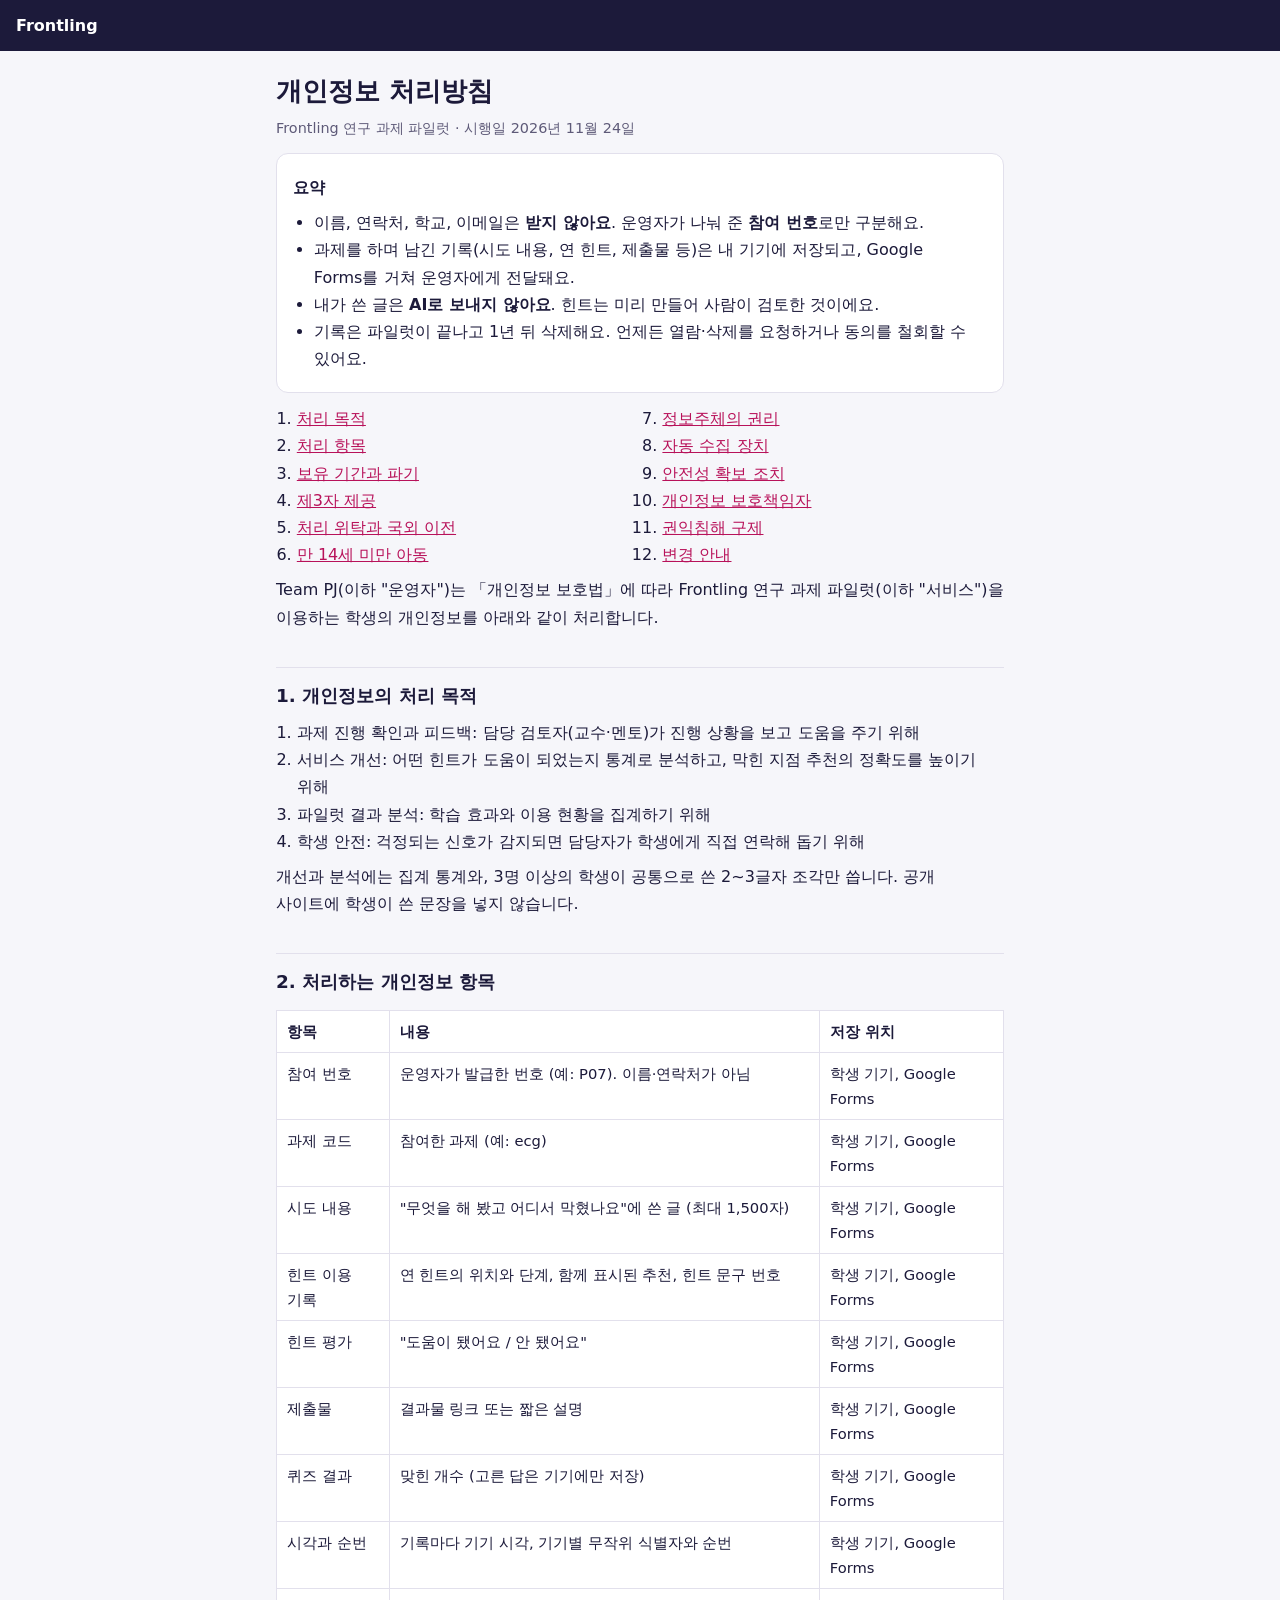
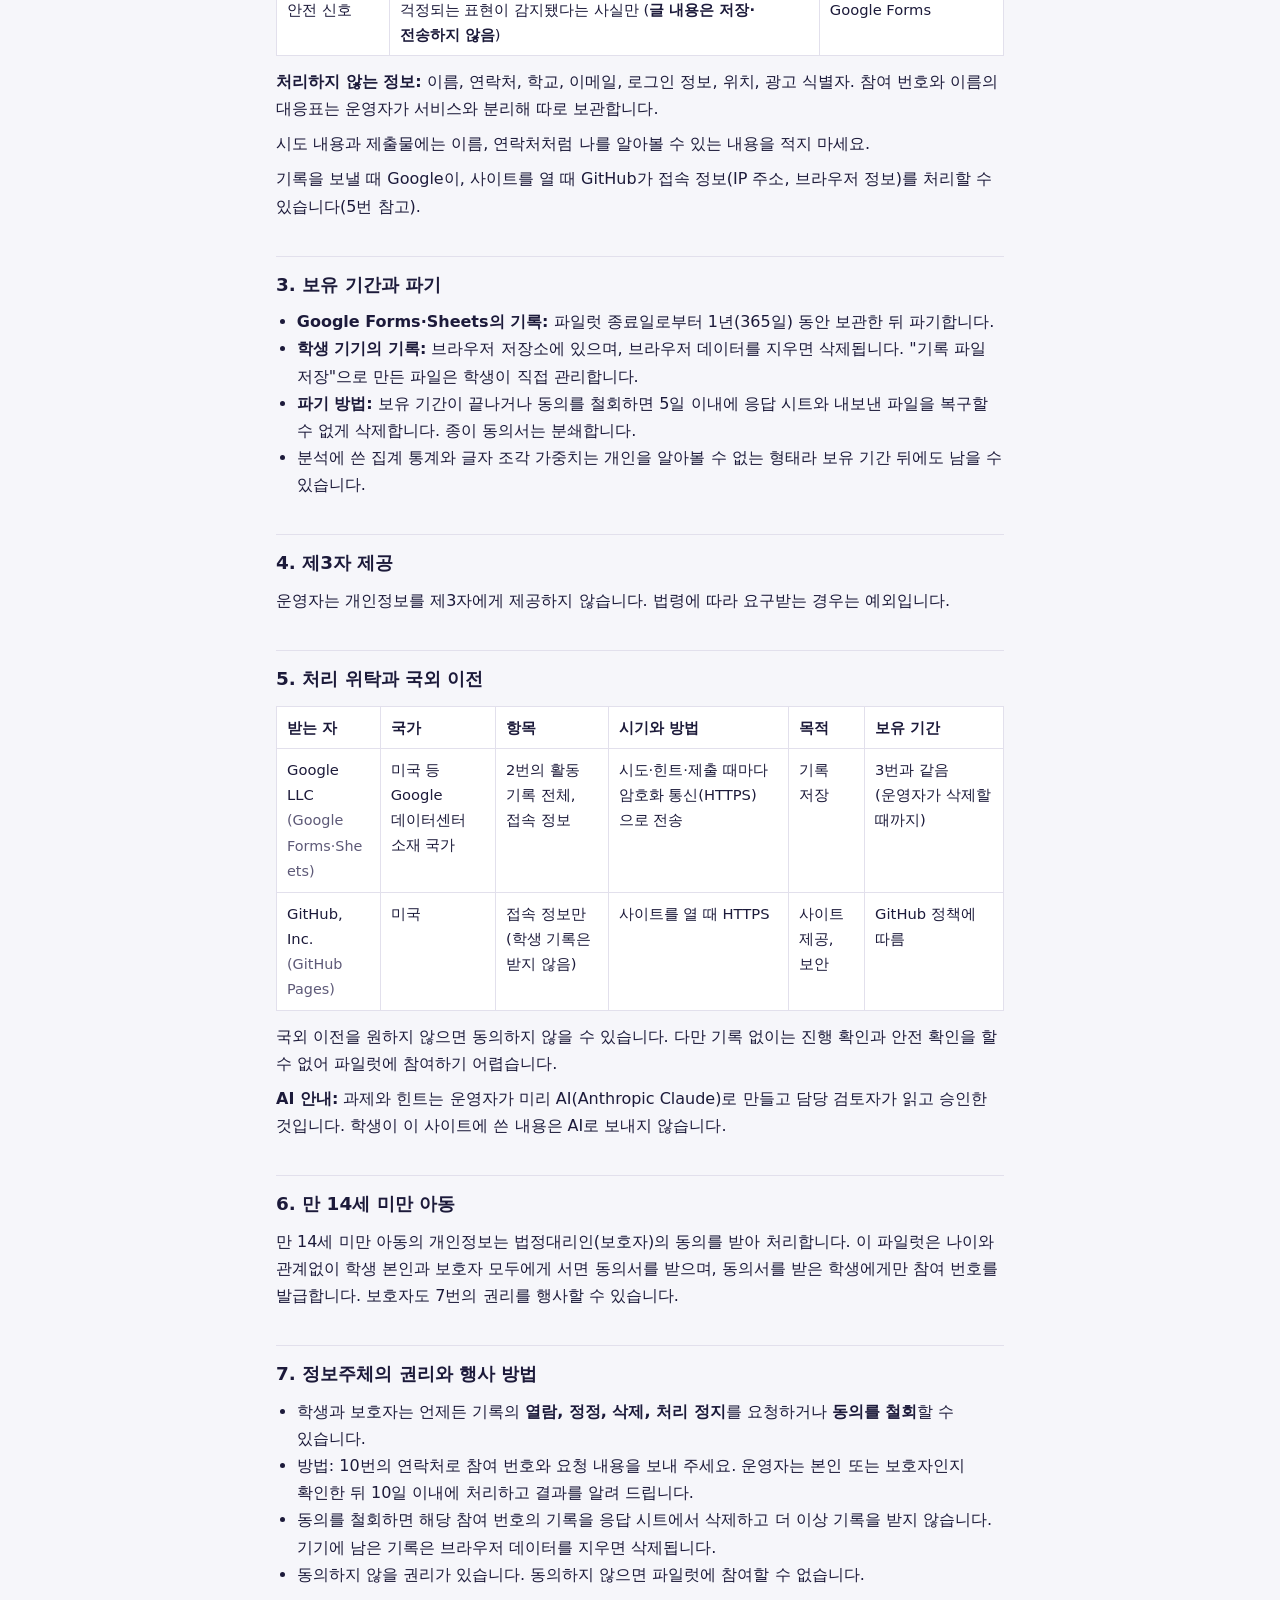
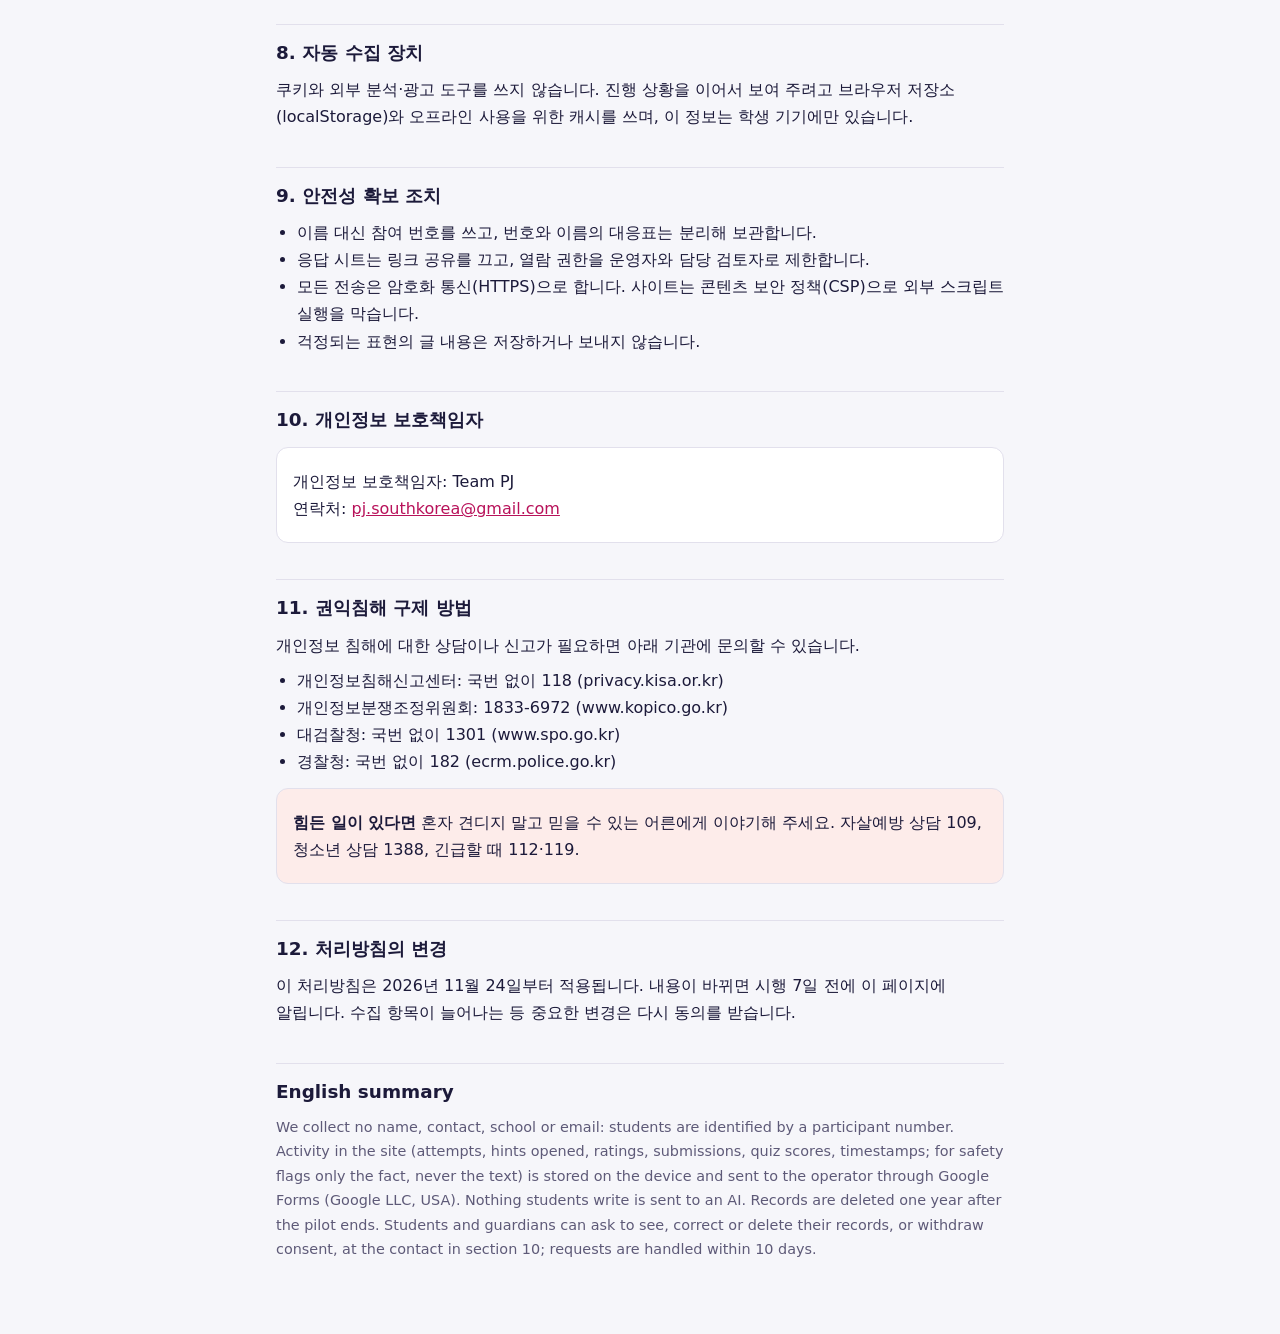
==== privacy.html @ 6f60ce50 "publish site from research-to-curriculum 712c11e" ====
<!doctype html>
<html lang="ko">
<head>
<meta charset="utf-8">
<meta name="viewport" content="width=device-width, initial-scale=1">
<meta http-equiv="Content-Security-Policy" content="default-src 'none'; style-src 'unsafe-inline'; img-src 'self'">
<meta name="referrer" content="no-referrer">
<title>Frontling 개인정보 처리방침</title>
<!-- Values in full-width brackets must be filled before config.js links this page (test/page.test.js checks it). Keep in step with
     what app.js actually sends: change this page whenever the activity log changes. -->
<style>
:root{--ink:#1C1A3A;--paper:#F6F6FA;--surface:#FFFFFF;--line:#E2E0EC;--text:#1C1A3A;--muted:#5E5A78;--pink-ink:#B8125A;--warn-soft:#FDECEA;
  --font:"Pretendard Variable","Pretendard",-apple-system,BlinkMacSystemFont,"Apple SD Gothic Neo","Malgun Gothic","Noto Sans KR","Segoe UI",system-ui,sans-serif;color-scheme:light}
@media (prefers-color-scheme:dark){:root{--paper:#15132B;--surface:#1F1C3A;--line:#34305A;--text:#EEEDF7;--muted:#A9A5C6;--pink-ink:#FF8FB6;--warn-soft:#3D1F1F;color-scheme:dark}}
*{box-sizing:border-box}
body{margin:0;background:var(--paper);color:var(--text);font:16px/1.7 var(--font);word-break:keep-all;overflow-wrap:anywhere}
.bar{background:var(--ink);color:#fff;padding:12px 16px;font-weight:750}
main{max-width:760px;margin:0 auto;padding:24px 16px 64px}
h1{font-size:1.6rem;line-height:1.3;margin:0 0 4px}
h2{font-size:1.15rem;margin:36px 0 8px;padding-top:12px;border-top:1px solid var(--line)}
p,ul,ol{margin:8px 0}
ul,ol{padding-left:1.3em}
.muted{color:var(--muted);font-size:.9rem}
.box{background:var(--surface);border:1px solid var(--line);border-radius:12px;padding:12px 16px;margin:12px 0}
.safe{background:var(--warn-soft)}
.table{overflow-x:auto;margin:12px 0}
table{border-collapse:collapse;width:100%;min-width:520px;font-size:.92rem;background:var(--surface)}
th,td{border:1px solid var(--line);padding:8px 10px;text-align:left;vertical-align:top}
th{white-space:nowrap}
a{color:var(--pink-ink)}
nav ol{columns:2;column-gap:24px}
@media (max-width:560px){nav ol{columns:1}}
</style>
</head>
<body>
<div class="bar">Frontling</div>
<main>
<h1>개인정보 처리방침</h1>
<p class="muted">Frontling 연구 과제 파일럿 · 시행일 2026년 11월 24일</p>

<div class="box">
<p><strong>요약</strong></p>
<ul>
<li>이름, 연락처, 학교, 이메일은 <strong>받지 않아요</strong>. 운영자가 나눠 준 <strong>참여 번호</strong>로만 구분해요.</li>
<li>과제를 하며 남긴 기록(시도 내용, 연 힌트, 제출물 등)은 내 기기에 저장되고, Google Forms를 거쳐 운영자에게 전달돼요.</li>
<li>내가 쓴 글은 <strong>AI로 보내지 않아요</strong>. 힌트는 미리 만들어 사람이 검토한 것이에요.</li>
<li>기록은 파일럿이 끝나고 1년 뒤 삭제해요. 언제든 열람·삭제를 요청하거나 동의를 철회할 수 있어요.</li>
</ul>
</div>

<nav aria-label="목차"><ol>
<li><a href="#s1">처리 목적</a></li><li><a href="#s2">처리 항목</a></li><li><a href="#s3">보유 기간과 파기</a></li>
<li><a href="#s4">제3자 제공</a></li><li><a href="#s5">처리 위탁과 국외 이전</a></li><li><a href="#s6">만 14세 미만 아동</a></li>
<li><a href="#s7">정보주체의 권리</a></li><li><a href="#s8">자동 수집 장치</a></li><li><a href="#s9">안전성 확보 조치</a></li>
<li><a href="#s10">개인정보 보호책임자</a></li><li><a href="#s11">권익침해 구제</a></li><li><a href="#s12">변경 안내</a></li>
</ol></nav>

<p>Team PJ(이하 "운영자")는 「개인정보 보호법」에 따라 Frontling 연구 과제 파일럿(이하 "서비스")을 이용하는 학생의 개인정보를 아래와 같이 처리합니다.</p>

<h2 id="s1">1. 개인정보의 처리 목적</h2>
<ol>
<li>과제 진행 확인과 피드백: 담당 검토자(교수·멘토)가 진행 상황을 보고 도움을 주기 위해</li>
<li>서비스 개선: 어떤 힌트가 도움이 되었는지 통계로 분석하고, 막힌 지점 추천의 정확도를 높이기 위해</li>
<li>파일럿 결과 분석: 학습 효과와 이용 현황을 집계하기 위해</li>
<li>학생 안전: 걱정되는 신호가 감지되면 담당자가 학생에게 직접 연락해 돕기 위해</li>
</ol>
<p>개선과 분석에는 집계 통계와, 3명 이상의 학생이 공통으로 쓴 2~3글자 조각만 씁니다. 공개 사이트에 학생이 쓴 문장을 넣지 않습니다.</p>

<h2 id="s2">2. 처리하는 개인정보 항목</h2>
<div class="table"><table>
<thead><tr><th>항목</th><th>내용</th><th>저장 위치</th></tr></thead>
<tbody>
<tr><td>참여 번호</td><td>운영자가 발급한 번호 (예: P07). 이름·연락처가 아님</td><td>학생 기기, Google Forms</td></tr>
<tr><td>과제 코드</td><td>참여한 과제 (예: ecg)</td><td>학생 기기, Google Forms</td></tr>
<tr><td>시도 내용</td><td>"무엇을 해 봤고 어디서 막혔나요"에 쓴 글 (최대 1,500자)</td><td>학생 기기, Google Forms</td></tr>
<tr><td>힌트 이용 기록</td><td>연 힌트의 위치와 단계, 함께 표시된 추천, 힌트 문구 번호</td><td>학생 기기, Google Forms</td></tr>
<tr><td>힌트 평가</td><td>"도움이 됐어요 / 안 됐어요"</td><td>학생 기기, Google Forms</td></tr>
<tr><td>제출물</td><td>결과물 링크 또는 짧은 설명</td><td>학생 기기, Google Forms</td></tr>
<tr><td>퀴즈 결과</td><td>맞힌 개수 (고른 답은 기기에만 저장)</td><td>학생 기기, Google Forms</td></tr>
<tr><td>시각과 순번</td><td>기록마다 기기 시각, 기기별 무작위 식별자와 순번</td><td>학생 기기, Google Forms</td></tr>
<tr><td>안전 신호</td><td>걱정되는 표현이 감지됐다는 사실만 (<strong>글 내용은 저장·전송하지 않음</strong>)</td><td>Google Forms</td></tr>
</tbody></table></div>
<p><strong>처리하지 않는 정보:</strong> 이름, 연락처, 학교, 이메일, 로그인 정보, 위치, 광고 식별자. 참여 번호와 이름의 대응표는 운영자가 서비스와 분리해 따로 보관합니다.</p>
<p>시도 내용과 제출물에는 이름, 연락처처럼 나를 알아볼 수 있는 내용을 적지 마세요.</p>
<p>기록을 보낼 때 Google이, 사이트를 열 때 GitHub가 접속 정보(IP 주소, 브라우저 정보)를 처리할 수 있습니다(5번 참고).</p>

<h2 id="s3">3. 보유 기간과 파기</h2>
<ul>
<li><strong>Google Forms·Sheets의 기록:</strong> 파일럿 종료일로부터 1년(365일) 동안 보관한 뒤 파기합니다.</li>
<li><strong>학생 기기의 기록:</strong> 브라우저 저장소에 있으며, 브라우저 데이터를 지우면 삭제됩니다. "기록 파일 저장"으로 만든 파일은 학생이 직접 관리합니다.</li>
<li><strong>파기 방법:</strong> 보유 기간이 끝나거나 동의를 철회하면 5일 이내에 응답 시트와 내보낸 파일을 복구할 수 없게 삭제합니다. 종이 동의서는 분쇄합니다.</li>
<li>분석에 쓴 집계 통계와 글자 조각 가중치는 개인을 알아볼 수 없는 형태라 보유 기간 뒤에도 남을 수 있습니다.</li>
</ul>

<h2 id="s4">4. 제3자 제공</h2>
<p>운영자는 개인정보를 제3자에게 제공하지 않습니다. 법령에 따라 요구받는 경우는 예외입니다.</p>

<h2 id="s5">5. 처리 위탁과 국외 이전</h2>
<div class="table"><table>
<thead><tr><th>받는 자</th><th>국가</th><th>항목</th><th>시기와 방법</th><th>목적</th><th>보유 기간</th></tr></thead>
<tbody>
<tr><td>Google LLC<br><span class="muted">(Google Forms·Sheets)</span></td><td>미국 등 Google 데이터센터 소재 국가</td><td>2번의 활동 기록 전체, 접속 정보</td><td>시도·힌트·제출 때마다 암호화 통신(HTTPS)으로 전송</td><td>기록 저장</td><td>3번과 같음 (운영자가 삭제할 때까지)</td></tr>
<tr><td>GitHub, Inc.<br><span class="muted">(GitHub Pages)</span></td><td>미국</td><td>접속 정보만 (학생 기록은 받지 않음)</td><td>사이트를 열 때 HTTPS</td><td>사이트 제공, 보안</td><td>GitHub 정책에 따름</td></tr>
</tbody></table></div>
<p>국외 이전을 원하지 않으면 동의하지 않을 수 있습니다. 다만 기록 없이는 진행 확인과 안전 확인을 할 수 없어 파일럿에 참여하기 어렵습니다.</p>
<p><strong>AI 안내:</strong> 과제와 힌트는 운영자가 미리 AI(Anthropic Claude)로 만들고 담당 검토자가 읽고 승인한 것입니다. 학생이 이 사이트에 쓴 내용은 AI로 보내지 않습니다.</p>

<h2 id="s6">6. 만 14세 미만 아동</h2>
<p>만 14세 미만 아동의 개인정보는 법정대리인(보호자)의 동의를 받아 처리합니다. 이 파일럿은 나이와 관계없이 학생 본인과 보호자 모두에게 서면 동의서를 받으며, 동의서를 받은 학생에게만 참여 번호를 발급합니다. 보호자도 7번의 권리를 행사할 수 있습니다.</p>

<h2 id="s7">7. 정보주체의 권리와 행사 방법</h2>
<ul>
<li>학생과 보호자는 언제든 기록의 <strong>열람, 정정, 삭제, 처리 정지</strong>를 요청하거나 <strong>동의를 철회</strong>할 수 있습니다.</li>
<li>방법: 10번의 연락처로 참여 번호와 요청 내용을 보내 주세요. 운영자는 본인 또는 보호자인지 확인한 뒤 10일 이내에 처리하고 결과를 알려 드립니다.</li>
<li>동의를 철회하면 해당 참여 번호의 기록을 응답 시트에서 삭제하고 더 이상 기록을 받지 않습니다. 기기에 남은 기록은 브라우저 데이터를 지우면 삭제됩니다.</li>
<li>동의하지 않을 권리가 있습니다. 동의하지 않으면 파일럿에 참여할 수 없습니다.</li>
</ul>

<h2 id="s8">8. 자동 수집 장치</h2>
<p>쿠키와 외부 분석·광고 도구를 쓰지 않습니다. 진행 상황을 이어서 보여 주려고 브라우저 저장소(localStorage)와 오프라인 사용을 위한 캐시를 쓰며, 이 정보는 학생 기기에만 있습니다.</p>

<h2 id="s9">9. 안전성 확보 조치</h2>
<ul>
<li>이름 대신 참여 번호를 쓰고, 번호와 이름의 대응표는 분리해 보관합니다.</li>
<li>응답 시트는 링크 공유를 끄고, 열람 권한을 운영자와 담당 검토자로 제한합니다.</li>
<li>모든 전송은 암호화 통신(HTTPS)으로 합니다. 사이트는 콘텐츠 보안 정책(CSP)으로 외부 스크립트 실행을 막습니다.</li>
<li>걱정되는 표현의 글 내용은 저장하거나 보내지 않습니다.</li>
</ul>

<h2 id="s10">10. 개인정보 보호책임자</h2>
<div class="box">
<p>개인정보 보호책임자: Team PJ<br>연락처: <a href="mailto:pj.southkorea@gmail.com">pj.southkorea@gmail.com</a></p>
</div>

<h2 id="s11">11. 권익침해 구제 방법</h2>
<p>개인정보 침해에 대한 상담이나 신고가 필요하면 아래 기관에 문의할 수 있습니다.</p>
<ul>
<li>개인정보침해신고센터: 국번 없이 118 (privacy.kisa.or.kr)</li>
<li>개인정보분쟁조정위원회: 1833-6972 (www.kopico.go.kr)</li>
<li>대검찰청: 국번 없이 1301 (www.spo.go.kr)</li>
<li>경찰청: 국번 없이 182 (ecrm.police.go.kr)</li>
</ul>
<div class="box safe">
<p><strong>힘든 일이 있다면</strong> 혼자 견디지 말고 믿을 수 있는 어른에게 이야기해 주세요. 자살예방 상담 109, 청소년 상담 1388, 긴급할 때 112·119.</p>
</div>

<h2 id="s12">12. 처리방침의 변경</h2>
<p>이 처리방침은 2026년 11월 24일부터 적용됩니다. 내용이 바뀌면 시행 7일 전에 이 페이지에 알립니다. 수집 항목이 늘어나는 등 중요한 변경은 다시 동의를 받습니다.</p>

<h2 id="en">English summary</h2>
<p class="muted">We collect no name, contact, school or email: students are identified by a participant number. Activity in the site (attempts, hints opened, ratings, submissions, quiz scores, timestamps; for safety flags only the fact, never the text) is stored on the device and sent to the operator through Google Forms (Google LLC, USA). Nothing students write is sent to an AI. Records are deleted one year after the pilot ends. Students and guardians can ask to see, correct or delete their records, or withdraw consent, at the contact in section 10; requests are handled within 10 days.</p>
</main>
</body>
</html>
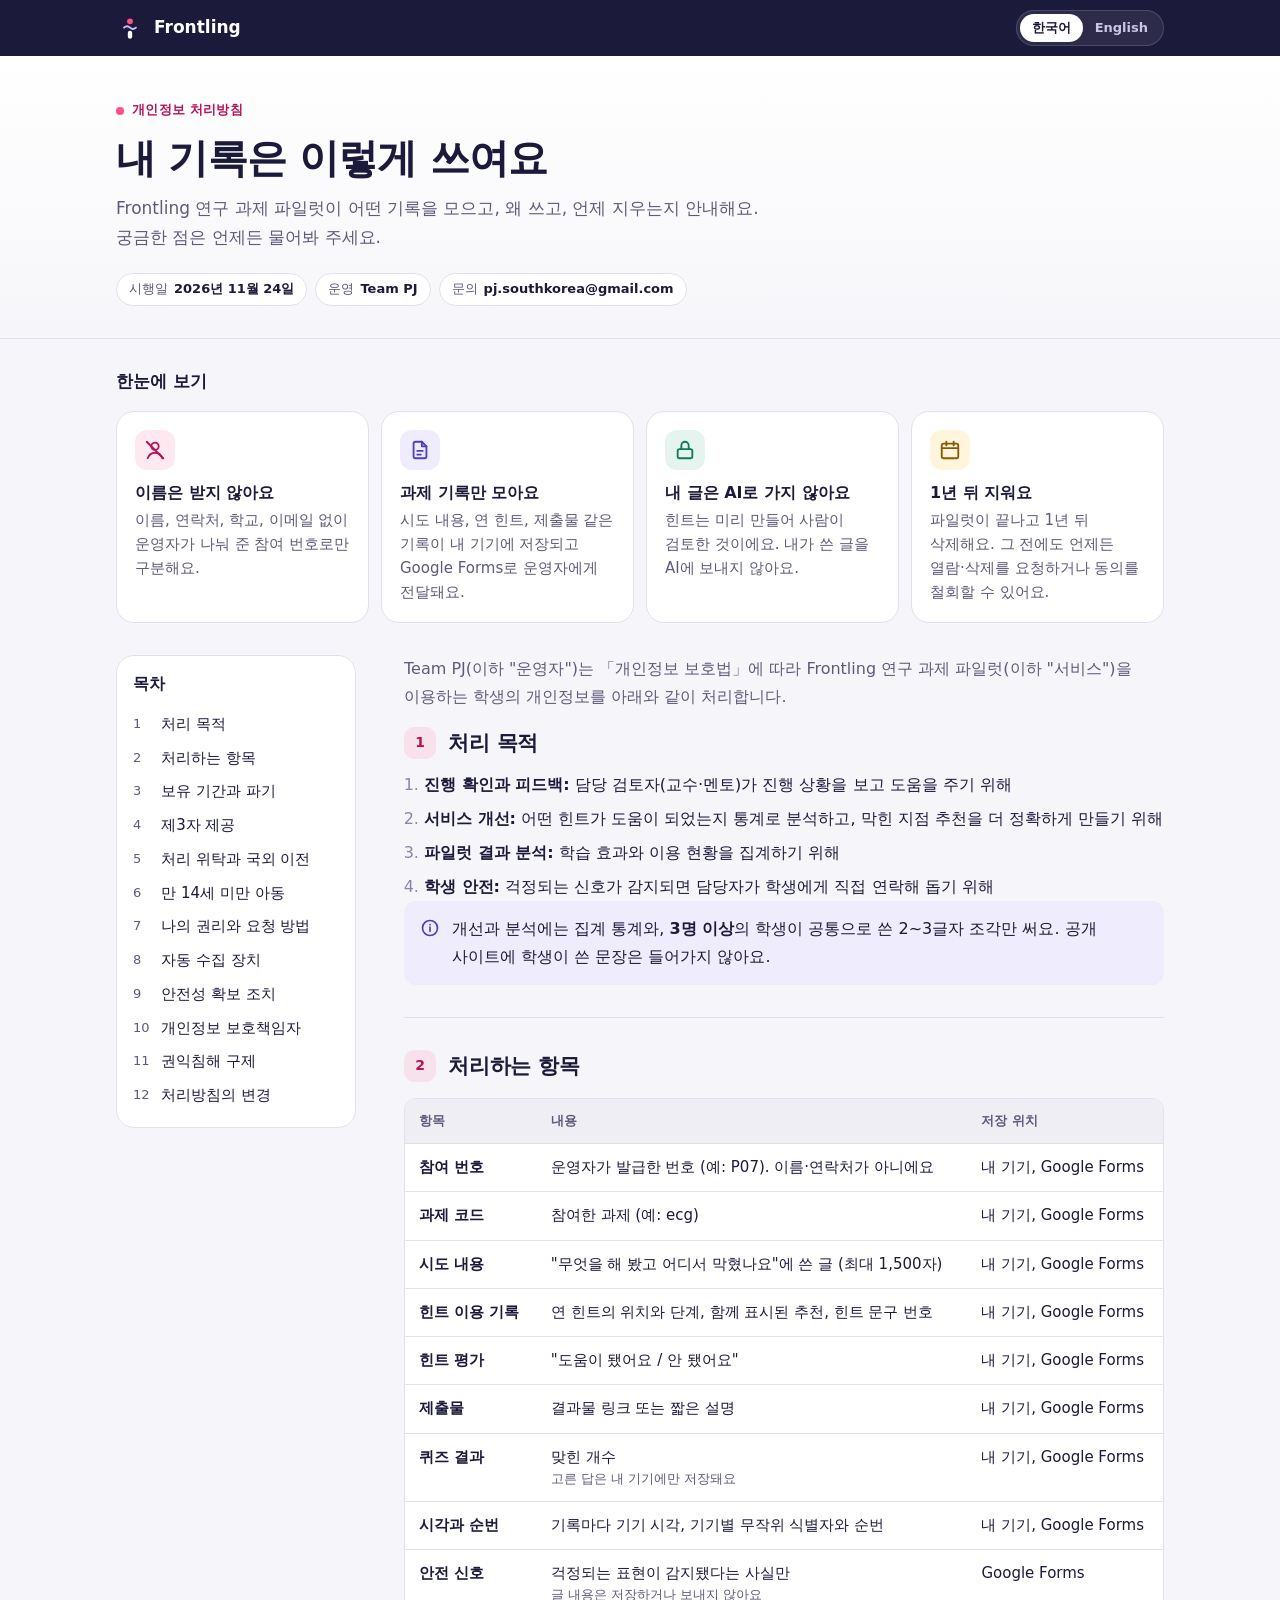
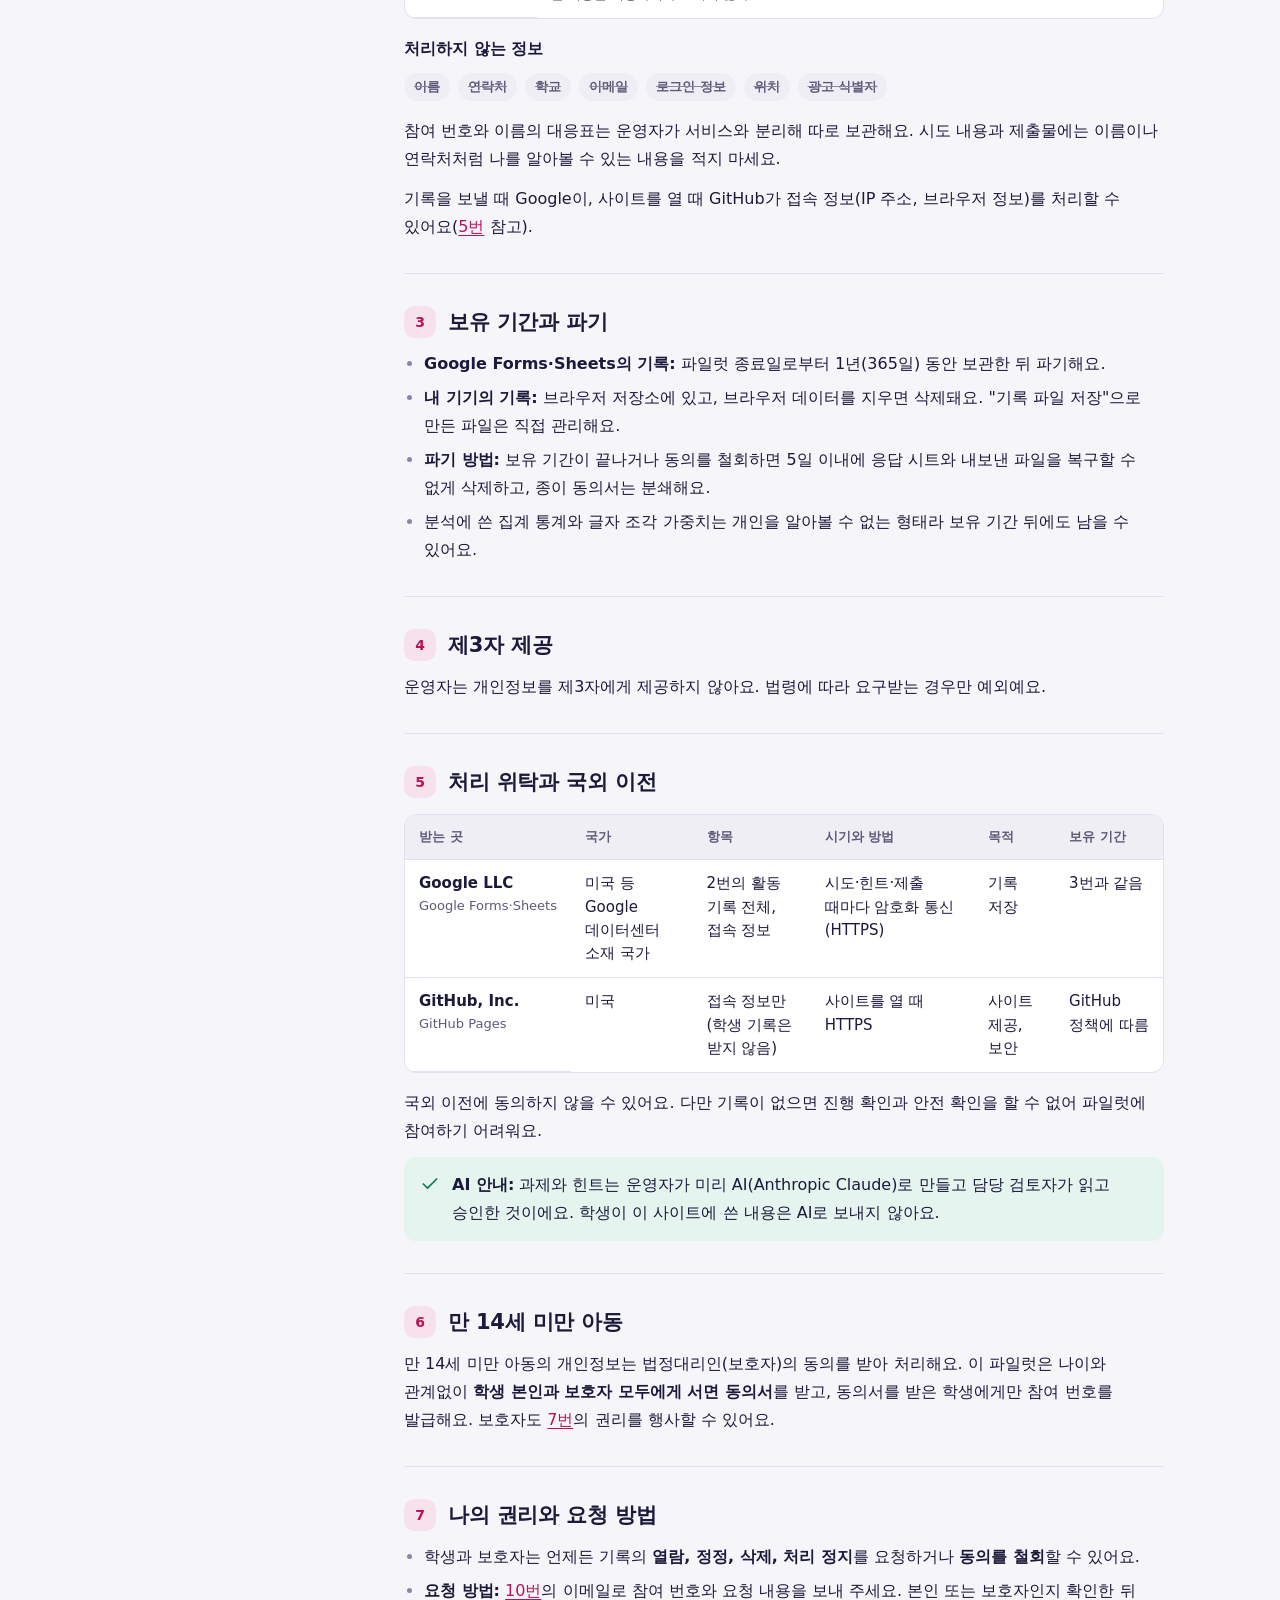
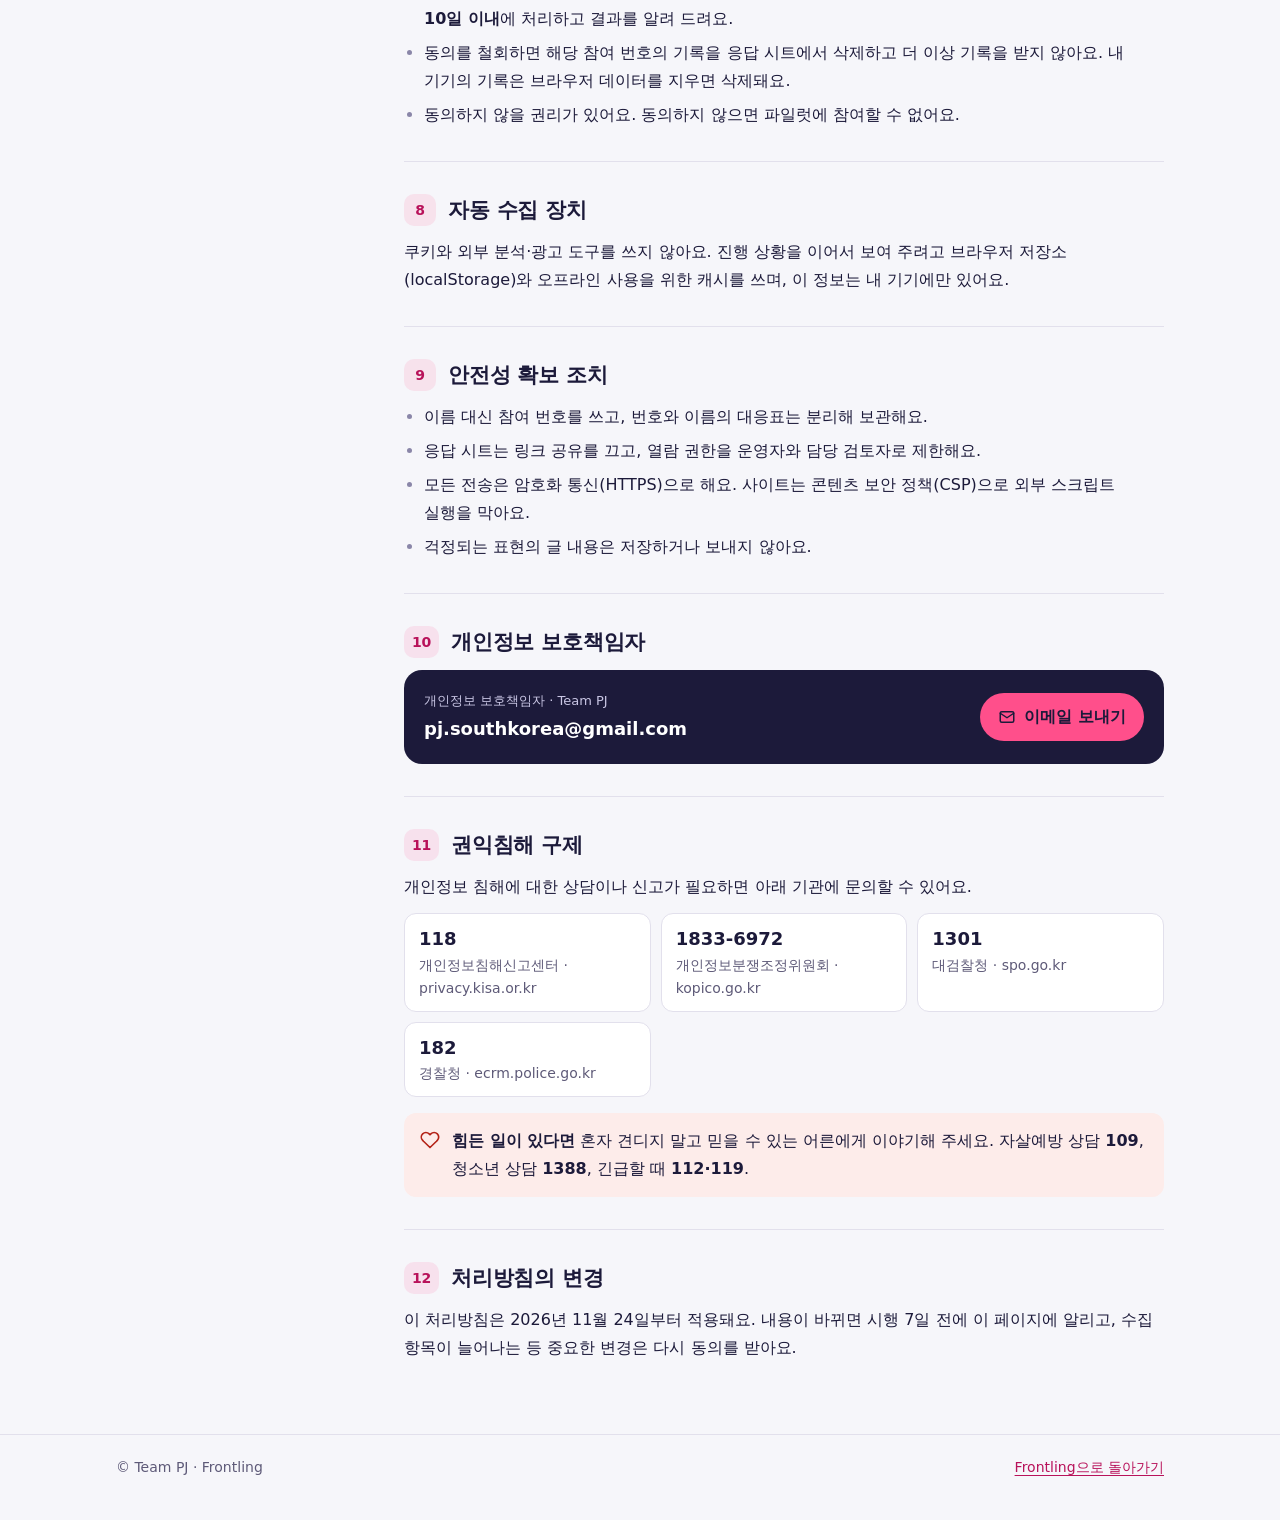
==== commit e0c23bb8: "publish site from research-to-curriculum 764b7da" ====
--- a/privacy.html
+++ b/privacy.html
@@ -3,152 +3,194 @@
 <head>
 <meta charset="utf-8">
 <meta name="viewport" content="width=device-width, initial-scale=1">
-<meta http-equiv="Content-Security-Policy" content="default-src 'none'; style-src 'unsafe-inline'; img-src 'self'">
+<meta name="color-scheme" content="light dark">
 <meta name="referrer" content="no-referrer">
-<title>Frontling 개인정보 처리방침</title>
-<!-- Values in full-width brackets must be filled before config.js links this page (test/page.test.js checks it). Keep in step with
-     what app.js actually sends: change this page whenever the activity log changes. -->
-<style>
-:root{--ink:#1C1A3A;--paper:#F6F6FA;--surface:#FFFFFF;--line:#E2E0EC;--text:#1C1A3A;--muted:#5E5A78;--pink-ink:#B8125A;--warn-soft:#FDECEA;
-  --font:"Pretendard Variable","Pretendard",-apple-system,BlinkMacSystemFont,"Apple SD Gothic Neo","Malgun Gothic","Noto Sans KR","Segoe UI",system-ui,sans-serif;color-scheme:light}
-@media (prefers-color-scheme:dark){:root{--paper:#15132B;--surface:#1F1C3A;--line:#34305A;--text:#EEEDF7;--muted:#A9A5C6;--pink-ink:#FF8FB6;--warn-soft:#3D1F1F;color-scheme:dark}}
-*{box-sizing:border-box}
-body{margin:0;background:var(--paper);color:var(--text);font:16px/1.7 var(--font);word-break:keep-all;overflow-wrap:anywhere}
-.bar{background:var(--ink);color:#fff;padding:12px 16px;font-weight:750}
-main{max-width:760px;margin:0 auto;padding:24px 16px 64px}
-h1{font-size:1.6rem;line-height:1.3;margin:0 0 4px}
-h2{font-size:1.15rem;margin:36px 0 8px;padding-top:12px;border-top:1px solid var(--line)}
-p,ul,ol{margin:8px 0}
-ul,ol{padding-left:1.3em}
-.muted{color:var(--muted);font-size:.9rem}
-.box{background:var(--surface);border:1px solid var(--line);border-radius:12px;padding:12px 16px;margin:12px 0}
-.safe{background:var(--warn-soft)}
-.table{overflow-x:auto;margin:12px 0}
-table{border-collapse:collapse;width:100%;min-width:520px;font-size:.92rem;background:var(--surface)}
-th,td{border:1px solid var(--line);padding:8px 10px;text-align:left;vertical-align:top}
-th{white-space:nowrap}
-a{color:var(--pink-ink)}
-nav ol{columns:2;column-gap:24px}
-@media (max-width:560px){nav ol{columns:1}}
-</style>
+<meta http-equiv="Content-Security-Policy" content="default-src 'none'; style-src 'self'; img-src 'self'">
+<title>개인정보 처리방침 · Frontling</title>
+<meta name="description" content="Frontling 연구 과제 파일럿이 학생 기록을 어떻게 모으고 쓰고 지우는지 안내합니다.">
+<link rel="icon" href="logo.svg" type="image/svg+xml">
+<link rel="stylesheet" href="privacy.css">
+<link rel="alternate" hreflang="en" href="privacy-en.html">
+<!-- Same content as privacy-en.html (test/page.test.js checks the sections match). Values in full-width brackets must
+     be filled before config.js links this page. Change both pages whenever the activity log in app.js changes. -->
 </head>
 <body>
-<div class="bar">Frontling</div>
-<main>
-<h1>개인정보 처리방침</h1>
-<p class="muted">Frontling 연구 과제 파일럿 · 시행일 2026년 11월 24일</p>
+<a class="skip" href="#main">본문으로 건너뛰기</a>
+<header class="bar"><div class="bar-in">
+  <a class="brand" href="./"><svg viewBox="0 0 32 32" aria-hidden="true"><rect width="32" height="32" rx="8" fill="#1C1A3A"/><circle cx="16" cy="8.4" r="3.3" fill="#FF4F8B"/><path d="M9.2 15.6c2.3-2.2 4.5-2.2 6.8 0s4.5 2.2 6.8 0" fill="none" stroke="#C9C3FF" stroke-width="2.2" stroke-linecap="round"/><rect x="13.5" y="19.2" width="5" height="9" rx="2.5" fill="#fff"/></svg><span>Frontling</span></a>
+  <nav class="lang" aria-label="언어 / Language"><a href="privacy.html" aria-current="page" lang="ko">한국어</a><a href="privacy-en.html" lang="en" hreflang="en">English</a></nav>
+</div></header>
 
-<div class="box">
-<p><strong>요약</strong></p>
-<ul>
-<li>이름, 연락처, 학교, 이메일은 <strong>받지 않아요</strong>. 운영자가 나눠 준 <strong>참여 번호</strong>로만 구분해요.</li>
-<li>과제를 하며 남긴 기록(시도 내용, 연 힌트, 제출물 등)은 내 기기에 저장되고, Google Forms를 거쳐 운영자에게 전달돼요.</li>
-<li>내가 쓴 글은 <strong>AI로 보내지 않아요</strong>. 힌트는 미리 만들어 사람이 검토한 것이에요.</li>
-<li>기록은 파일럿이 끝나고 1년 뒤 삭제해요. 언제든 열람·삭제를 요청하거나 동의를 철회할 수 있어요.</li>
-</ul>
+<main id="main">
+<div class="hero"><div class="hero-in">
+  <p class="eyebrow">개인정보 처리방침</p>
+  <h1>내 기록은 이렇게 쓰여요</h1>
+  <p class="lead">Frontling 연구 과제 파일럿이 어떤 기록을 모으고, 왜 쓰고, 언제 지우는지 안내해요. 궁금한 점은 언제든 물어봐 주세요.</p>
+  <div class="meta">
+    <span class="pill">시행일 <b>2026년 11월 24일</b></span>
+    <span class="pill">운영 <b>Team PJ</b></span>
+    <span class="pill">문의 <b>pj.southkorea@gmail.com</b></span>
+  </div>
+</div></div>
+
+<div class="glance">
+  <h2>한눈에 보기</h2>
+  <ul class="cards">
+    <li class="card"><div class="ic t-pink"><svg viewBox="0 0 24 24" fill="none" stroke="currentColor" stroke-width="2" stroke-linecap="round" stroke-linejoin="round" aria-hidden="true"><circle cx="12" cy="8" r="4"/><path d="M4 21c1.5-4 4.5-6 8-6s6.5 2 8 6"/><path d="M3 3l18 18"/></svg></div>
+      <h3>이름은 받지 않아요</h3><p>이름, 연락처, 학교, 이메일 없이 운영자가 나눠 준 참여 번호로만 구분해요.</p></li>
+    <li class="card"><div class="ic t-lilac"><svg viewBox="0 0 24 24" fill="none" stroke="currentColor" stroke-width="2" stroke-linecap="round" stroke-linejoin="round" aria-hidden="true"><path d="M14 3H7a2 2 0 0 0-2 2v14a2 2 0 0 0 2 2h10a2 2 0 0 0 2-2V8z"/><path d="M14 3v5h5M9 13h6M9 17h4"/></svg></div>
+      <h3>과제 기록만 모아요</h3><p>시도 내용, 연 힌트, 제출물 같은 기록이 내 기기에 저장되고 Google Forms로 운영자에게 전달돼요.</p></li>
+    <li class="card"><div class="ic t-mint"><svg viewBox="0 0 24 24" fill="none" stroke="currentColor" stroke-width="2" stroke-linecap="round" stroke-linejoin="round" aria-hidden="true"><rect x="4" y="11" width="16" height="10" rx="2"/><path d="M8 11V7a4 4 0 0 1 8 0v4"/></svg></div>
+      <h3>내 글은 AI로 가지 않아요</h3><p>힌트는 미리 만들어 사람이 검토한 것이에요. 내가 쓴 글을 AI에 보내지 않아요.</p></li>
+    <li class="card"><div class="ic t-amber"><svg viewBox="0 0 24 24" fill="none" stroke="currentColor" stroke-width="2" stroke-linecap="round" stroke-linejoin="round" aria-hidden="true"><rect x="3" y="5" width="18" height="16" rx="2"/><path d="M3 10h18M8 3v4M16 3v4"/></svg></div>
+      <h3>1년 뒤 지워요</h3><p>파일럿이 끝나고 1년 뒤 삭제해요. 그 전에도 언제든 열람·삭제를 요청하거나 동의를 철회할 수 있어요.</p></li>
+  </ul>
 </div>
 
-<nav aria-label="목차"><ol>
-<li><a href="#s1">처리 목적</a></li><li><a href="#s2">처리 항목</a></li><li><a href="#s3">보유 기간과 파기</a></li>
-<li><a href="#s4">제3자 제공</a></li><li><a href="#s5">처리 위탁과 국외 이전</a></li><li><a href="#s6">만 14세 미만 아동</a></li>
-<li><a href="#s7">정보주체의 권리</a></li><li><a href="#s8">자동 수집 장치</a></li><li><a href="#s9">안전성 확보 조치</a></li>
-<li><a href="#s10">개인정보 보호책임자</a></li><li><a href="#s11">권익침해 구제</a></li><li><a href="#s12">변경 안내</a></li>
-</ol></nav>
+<div class="layout">
+  <details class="toc" open>
+    <summary>목차</summary>
+    <ol>
+      <li><a href="#purpose">처리 목적</a></li>
+      <li><a href="#items">처리하는 항목</a></li>
+      <li><a href="#retention">보유 기간과 파기</a></li>
+      <li><a href="#third-party">제3자 제공</a></li>
+      <li><a href="#transfer">처리 위탁과 국외 이전</a></li>
+      <li><a href="#children">만 14세 미만 아동</a></li>
+      <li><a href="#rights">나의 권리와 요청 방법</a></li>
+      <li><a href="#cookies">자동 수집 장치</a></li>
+      <li><a href="#security">안전성 확보 조치</a></li>
+      <li><a href="#officer">개인정보 보호책임자</a></li>
+      <li><a href="#remedy">권익침해 구제</a></li>
+      <li><a href="#changes">처리방침의 변경</a></li>
+    </ol>
+  </details>
 
-<p>Team PJ(이하 "운영자")는 「개인정보 보호법」에 따라 Frontling 연구 과제 파일럿(이하 "서비스")을 이용하는 학생의 개인정보를 아래와 같이 처리합니다.</p>
+  <article>
+    <p class="intro">Team PJ(이하 "운영자")는 「개인정보 보호법」에 따라 Frontling 연구 과제 파일럿(이하 "서비스")을 이용하는 학생의 개인정보를 아래와 같이 처리합니다.</p>
 
-<h2 id="s1">1. 개인정보의 처리 목적</h2>
-<ol>
-<li>과제 진행 확인과 피드백: 담당 검토자(교수·멘토)가 진행 상황을 보고 도움을 주기 위해</li>
-<li>서비스 개선: 어떤 힌트가 도움이 되었는지 통계로 분석하고, 막힌 지점 추천의 정확도를 높이기 위해</li>
-<li>파일럿 결과 분석: 학습 효과와 이용 현황을 집계하기 위해</li>
-<li>학생 안전: 걱정되는 신호가 감지되면 담당자가 학생에게 직접 연락해 돕기 위해</li>
-</ol>
-<p>개선과 분석에는 집계 통계와, 3명 이상의 학생이 공통으로 쓴 2~3글자 조각만 씁니다. 공개 사이트에 학생이 쓴 문장을 넣지 않습니다.</p>
+    <section id="purpose">
+      <h2><span class="num">1</span>처리 목적</h2>
+      <ol>
+        <li><strong>진행 확인과 피드백:</strong> 담당 검토자(교수·멘토)가 진행 상황을 보고 도움을 주기 위해</li>
+        <li><strong>서비스 개선:</strong> 어떤 힌트가 도움이 되었는지 통계로 분석하고, 막힌 지점 추천을 더 정확하게 만들기 위해</li>
+        <li><strong>파일럿 결과 분석:</strong> 학습 효과와 이용 현황을 집계하기 위해</li>
+        <li><strong>학생 안전:</strong> 걱정되는 신호가 감지되면 담당자가 학생에게 직접 연락해 돕기 위해</li>
+      </ol>
+      <div class="note info"><svg viewBox="0 0 24 24" fill="none" stroke="currentColor" stroke-width="2" stroke-linecap="round" aria-hidden="true"><circle cx="12" cy="12" r="9"/><path d="M12 11v5M12 8h.01"/></svg>
+        <p>개선과 분석에는 집계 통계와, <strong>3명 이상</strong>의 학생이 공통으로 쓴 2~3글자 조각만 써요. 공개 사이트에 학생이 쓴 문장은 들어가지 않아요.</p></div>
+    </section>
 
-<h2 id="s2">2. 처리하는 개인정보 항목</h2>
-<div class="table"><table>
-<thead><tr><th>항목</th><th>내용</th><th>저장 위치</th></tr></thead>
-<tbody>
-<tr><td>참여 번호</td><td>운영자가 발급한 번호 (예: P07). 이름·연락처가 아님</td><td>학생 기기, Google Forms</td></tr>
-<tr><td>과제 코드</td><td>참여한 과제 (예: ecg)</td><td>학생 기기, Google Forms</td></tr>
-<tr><td>시도 내용</td><td>"무엇을 해 봤고 어디서 막혔나요"에 쓴 글 (최대 1,500자)</td><td>학생 기기, Google Forms</td></tr>
-<tr><td>힌트 이용 기록</td><td>연 힌트의 위치와 단계, 함께 표시된 추천, 힌트 문구 번호</td><td>학생 기기, Google Forms</td></tr>
-<tr><td>힌트 평가</td><td>"도움이 됐어요 / 안 됐어요"</td><td>학생 기기, Google Forms</td></tr>
-<tr><td>제출물</td><td>결과물 링크 또는 짧은 설명</td><td>학생 기기, Google Forms</td></tr>
-<tr><td>퀴즈 결과</td><td>맞힌 개수 (고른 답은 기기에만 저장)</td><td>학생 기기, Google Forms</td></tr>
-<tr><td>시각과 순번</td><td>기록마다 기기 시각, 기기별 무작위 식별자와 순번</td><td>학생 기기, Google Forms</td></tr>
-<tr><td>안전 신호</td><td>걱정되는 표현이 감지됐다는 사실만 (<strong>글 내용은 저장·전송하지 않음</strong>)</td><td>Google Forms</td></tr>
-</tbody></table></div>
-<p><strong>처리하지 않는 정보:</strong> 이름, 연락처, 학교, 이메일, 로그인 정보, 위치, 광고 식별자. 참여 번호와 이름의 대응표는 운영자가 서비스와 분리해 따로 보관합니다.</p>
-<p>시도 내용과 제출물에는 이름, 연락처처럼 나를 알아볼 수 있는 내용을 적지 마세요.</p>
-<p>기록을 보낼 때 Google이, 사이트를 열 때 GitHub가 접속 정보(IP 주소, 브라우저 정보)를 처리할 수 있습니다(5번 참고).</p>
+    <section id="items">
+      <h2><span class="num">2</span>처리하는 항목</h2>
+      <div class="tbl"><table>
+        <thead><tr><th scope="col">항목</th><th scope="col">내용</th><th scope="col">저장 위치</th></tr></thead>
+        <tbody>
+          <tr><th scope="row">참여 번호</th><td data-label="내용">운영자가 발급한 번호 (예: P07). 이름·연락처가 아니에요</td><td data-label="저장 위치">내 기기, Google Forms</td></tr>
+          <tr><th scope="row">과제 코드</th><td data-label="내용">참여한 과제 (예: ecg)</td><td data-label="저장 위치">내 기기, Google Forms</td></tr>
+          <tr><th scope="row">시도 내용</th><td data-label="내용">"무엇을 해 봤고 어디서 막혔나요"에 쓴 글 (최대 1,500자)</td><td data-label="저장 위치">내 기기, Google Forms</td></tr>
+          <tr><th scope="row">힌트 이용 기록</th><td data-label="내용">연 힌트의 위치와 단계, 함께 표시된 추천, 힌트 문구 번호</td><td data-label="저장 위치">내 기기, Google Forms</td></tr>
+          <tr><th scope="row">힌트 평가</th><td data-label="내용">"도움이 됐어요 / 안 됐어요"</td><td data-label="저장 위치">내 기기, Google Forms</td></tr>
+          <tr><th scope="row">제출물</th><td data-label="내용">결과물 링크 또는 짧은 설명</td><td data-label="저장 위치">내 기기, Google Forms</td></tr>
+          <tr><th scope="row">퀴즈 결과</th><td data-label="내용">맞힌 개수<span class="sub">고른 답은 내 기기에만 저장돼요</span></td><td data-label="저장 위치">내 기기, Google Forms</td></tr>
+          <tr><th scope="row">시각과 순번</th><td data-label="내용">기록마다 기기 시각, 기기별 무작위 식별자와 순번</td><td data-label="저장 위치">내 기기, Google Forms</td></tr>
+          <tr><th scope="row">안전 신호</th><td data-label="내용">걱정되는 표현이 감지됐다는 사실만<span class="sub">글 내용은 저장하거나 보내지 않아요</span></td><td data-label="저장 위치">Google Forms</td></tr>
+        </tbody>
+      </table></div>
+      <p><strong>처리하지 않는 정보</strong></p>
+      <div class="chips"><span class="chip">이름</span><span class="chip">연락처</span><span class="chip">학교</span><span class="chip">이메일</span><span class="chip">로그인 정보</span><span class="chip">위치</span><span class="chip">광고 식별자</span></div>
+      <p>참여 번호와 이름의 대응표는 운영자가 서비스와 분리해 따로 보관해요. 시도 내용과 제출물에는 이름이나 연락처처럼 나를 알아볼 수 있는 내용을 적지 마세요.</p>
+      <p>기록을 보낼 때 Google이, 사이트를 열 때 GitHub가 접속 정보(IP 주소, 브라우저 정보)를 처리할 수 있어요(<a href="#transfer">5번</a> 참고).</p>
+    </section>
 
-<h2 id="s3">3. 보유 기간과 파기</h2>
-<ul>
-<li><strong>Google Forms·Sheets의 기록:</strong> 파일럿 종료일로부터 1년(365일) 동안 보관한 뒤 파기합니다.</li>
-<li><strong>학생 기기의 기록:</strong> 브라우저 저장소에 있으며, 브라우저 데이터를 지우면 삭제됩니다. "기록 파일 저장"으로 만든 파일은 학생이 직접 관리합니다.</li>
-<li><strong>파기 방법:</strong> 보유 기간이 끝나거나 동의를 철회하면 5일 이내에 응답 시트와 내보낸 파일을 복구할 수 없게 삭제합니다. 종이 동의서는 분쇄합니다.</li>
-<li>분석에 쓴 집계 통계와 글자 조각 가중치는 개인을 알아볼 수 없는 형태라 보유 기간 뒤에도 남을 수 있습니다.</li>
-</ul>
+    <section id="retention">
+      <h2><span class="num">3</span>보유 기간과 파기</h2>
+      <ul>
+        <li><strong>Google Forms·Sheets의 기록:</strong> 파일럿 종료일로부터 1년(365일) 동안 보관한 뒤 파기해요.</li>
+        <li><strong>내 기기의 기록:</strong> 브라우저 저장소에 있고, 브라우저 데이터를 지우면 삭제돼요. "기록 파일 저장"으로 만든 파일은 직접 관리해요.</li>
+        <li><strong>파기 방법:</strong> 보유 기간이 끝나거나 동의를 철회하면 5일 이내에 응답 시트와 내보낸 파일을 복구할 수 없게 삭제하고, 종이 동의서는 분쇄해요.</li>
+        <li>분석에 쓴 집계 통계와 글자 조각 가중치는 개인을 알아볼 수 없는 형태라 보유 기간 뒤에도 남을 수 있어요.</li>
+      </ul>
+    </section>
 
-<h2 id="s4">4. 제3자 제공</h2>
-<p>운영자는 개인정보를 제3자에게 제공하지 않습니다. 법령에 따라 요구받는 경우는 예외입니다.</p>
+    <section id="third-party">
+      <h2><span class="num">4</span>제3자 제공</h2>
+      <p>운영자는 개인정보를 제3자에게 제공하지 않아요. 법령에 따라 요구받는 경우만 예외예요.</p>
+    </section>
 
-<h2 id="s5">5. 처리 위탁과 국외 이전</h2>
-<div class="table"><table>
-<thead><tr><th>받는 자</th><th>국가</th><th>항목</th><th>시기와 방법</th><th>목적</th><th>보유 기간</th></tr></thead>
-<tbody>
-<tr><td>Google LLC<br><span class="muted">(Google Forms·Sheets)</span></td><td>미국 등 Google 데이터센터 소재 국가</td><td>2번의 활동 기록 전체, 접속 정보</td><td>시도·힌트·제출 때마다 암호화 통신(HTTPS)으로 전송</td><td>기록 저장</td><td>3번과 같음 (운영자가 삭제할 때까지)</td></tr>
-<tr><td>GitHub, Inc.<br><span class="muted">(GitHub Pages)</span></td><td>미국</td><td>접속 정보만 (학생 기록은 받지 않음)</td><td>사이트를 열 때 HTTPS</td><td>사이트 제공, 보안</td><td>GitHub 정책에 따름</td></tr>
-</tbody></table></div>
-<p>국외 이전을 원하지 않으면 동의하지 않을 수 있습니다. 다만 기록 없이는 진행 확인과 안전 확인을 할 수 없어 파일럿에 참여하기 어렵습니다.</p>
-<p><strong>AI 안내:</strong> 과제와 힌트는 운영자가 미리 AI(Anthropic Claude)로 만들고 담당 검토자가 읽고 승인한 것입니다. 학생이 이 사이트에 쓴 내용은 AI로 보내지 않습니다.</p>
+    <section id="transfer">
+      <h2><span class="num">5</span>처리 위탁과 국외 이전</h2>
+      <div class="tbl"><table>
+        <thead><tr><th scope="col">받는 곳</th><th scope="col">국가</th><th scope="col">항목</th><th scope="col">시기와 방법</th><th scope="col">목적</th><th scope="col">보유 기간</th></tr></thead>
+        <tbody>
+          <tr><th scope="row">Google LLC<span class="sub">Google Forms·Sheets</span></th><td data-label="국가">미국 등 Google 데이터센터 소재 국가</td><td data-label="항목">2번의 활동 기록 전체, 접속 정보</td><td data-label="시기와 방법">시도·힌트·제출 때마다 암호화 통신(HTTPS)</td><td data-label="목적">기록 저장</td><td data-label="보유 기간">3번과 같음</td></tr>
+          <tr><th scope="row">GitHub, Inc.<span class="sub">GitHub Pages</span></th><td data-label="국가">미국</td><td data-label="항목">접속 정보만 (학생 기록은 받지 않음)</td><td data-label="시기와 방법">사이트를 열 때 HTTPS</td><td data-label="목적">사이트 제공, 보안</td><td data-label="보유 기간">GitHub 정책에 따름</td></tr>
+        </tbody>
+      </table></div>
+      <p>국외 이전에 동의하지 않을 수 있어요. 다만 기록이 없으면 진행 확인과 안전 확인을 할 수 없어 파일럿에 참여하기 어려워요.</p>
+      <div class="note ok"><svg viewBox="0 0 24 24" fill="none" stroke="currentColor" stroke-width="2" stroke-linecap="round" stroke-linejoin="round" aria-hidden="true"><path d="M20 6 9 17l-5-5"/></svg>
+        <p><strong>AI 안내:</strong> 과제와 힌트는 운영자가 미리 AI(Anthropic Claude)로 만들고 담당 검토자가 읽고 승인한 것이에요. 학생이 이 사이트에 쓴 내용은 AI로 보내지 않아요.</p></div>
+    </section>
 
-<h2 id="s6">6. 만 14세 미만 아동</h2>
-<p>만 14세 미만 아동의 개인정보는 법정대리인(보호자)의 동의를 받아 처리합니다. 이 파일럿은 나이와 관계없이 학생 본인과 보호자 모두에게 서면 동의서를 받으며, 동의서를 받은 학생에게만 참여 번호를 발급합니다. 보호자도 7번의 권리를 행사할 수 있습니다.</p>
+    <section id="children">
+      <h2><span class="num">6</span>만 14세 미만 아동</h2>
+      <p>만 14세 미만 아동의 개인정보는 법정대리인(보호자)의 동의를 받아 처리해요. 이 파일럿은 나이와 관계없이 <strong>학생 본인과 보호자 모두에게 서면 동의서</strong>를 받고, 동의서를 받은 학생에게만 참여 번호를 발급해요. 보호자도 <a href="#rights">7번</a>의 권리를 행사할 수 있어요.</p>
+    </section>
 
-<h2 id="s7">7. 정보주체의 권리와 행사 방법</h2>
-<ul>
-<li>학생과 보호자는 언제든 기록의 <strong>열람, 정정, 삭제, 처리 정지</strong>를 요청하거나 <strong>동의를 철회</strong>할 수 있습니다.</li>
-<li>방법: 10번의 연락처로 참여 번호와 요청 내용을 보내 주세요. 운영자는 본인 또는 보호자인지 확인한 뒤 10일 이내에 처리하고 결과를 알려 드립니다.</li>
-<li>동의를 철회하면 해당 참여 번호의 기록을 응답 시트에서 삭제하고 더 이상 기록을 받지 않습니다. 기기에 남은 기록은 브라우저 데이터를 지우면 삭제됩니다.</li>
-<li>동의하지 않을 권리가 있습니다. 동의하지 않으면 파일럿에 참여할 수 없습니다.</li>
-</ul>
+    <section id="rights">
+      <h2><span class="num">7</span>나의 권리와 요청 방법</h2>
+      <ul>
+        <li>학생과 보호자는 언제든 기록의 <strong>열람, 정정, 삭제, 처리 정지</strong>를 요청하거나 <strong>동의를 철회</strong>할 수 있어요.</li>
+        <li><strong>요청 방법:</strong> <a href="#officer">10번</a>의 이메일로 참여 번호와 요청 내용을 보내 주세요. 본인 또는 보호자인지 확인한 뒤 <strong>10일 이내</strong>에 처리하고 결과를 알려 드려요.</li>
+        <li>동의를 철회하면 해당 참여 번호의 기록을 응답 시트에서 삭제하고 더 이상 기록을 받지 않아요. 내 기기의 기록은 브라우저 데이터를 지우면 삭제돼요.</li>
+        <li>동의하지 않을 권리가 있어요. 동의하지 않으면 파일럿에 참여할 수 없어요.</li>
+      </ul>
+    </section>
 
-<h2 id="s8">8. 자동 수집 장치</h2>
-<p>쿠키와 외부 분석·광고 도구를 쓰지 않습니다. 진행 상황을 이어서 보여 주려고 브라우저 저장소(localStorage)와 오프라인 사용을 위한 캐시를 쓰며, 이 정보는 학생 기기에만 있습니다.</p>
+    <section id="cookies">
+      <h2><span class="num">8</span>자동 수집 장치</h2>
+      <p>쿠키와 외부 분석·광고 도구를 쓰지 않아요. 진행 상황을 이어서 보여 주려고 브라우저 저장소(localStorage)와 오프라인 사용을 위한 캐시를 쓰며, 이 정보는 내 기기에만 있어요.</p>
+    </section>
 
-<h2 id="s9">9. 안전성 확보 조치</h2>
-<ul>
-<li>이름 대신 참여 번호를 쓰고, 번호와 이름의 대응표는 분리해 보관합니다.</li>
-<li>응답 시트는 링크 공유를 끄고, 열람 권한을 운영자와 담당 검토자로 제한합니다.</li>
-<li>모든 전송은 암호화 통신(HTTPS)으로 합니다. 사이트는 콘텐츠 보안 정책(CSP)으로 외부 스크립트 실행을 막습니다.</li>
-<li>걱정되는 표현의 글 내용은 저장하거나 보내지 않습니다.</li>
-</ul>
+    <section id="security">
+      <h2><span class="num">9</span>안전성 확보 조치</h2>
+      <ul>
+        <li>이름 대신 참여 번호를 쓰고, 번호와 이름의 대응표는 분리해 보관해요.</li>
+        <li>응답 시트는 링크 공유를 끄고, 열람 권한을 운영자와 담당 검토자로 제한해요.</li>
+        <li>모든 전송은 암호화 통신(HTTPS)으로 해요. 사이트는 콘텐츠 보안 정책(CSP)으로 외부 스크립트 실행을 막아요.</li>
+        <li>걱정되는 표현의 글 내용은 저장하거나 보내지 않아요.</li>
+      </ul>
+    </section>
 
-<h2 id="s10">10. 개인정보 보호책임자</h2>
-<div class="box">
-<p>개인정보 보호책임자: Team PJ<br>연락처: <a href="mailto:pj.southkorea@gmail.com">pj.southkorea@gmail.com</a></p>
+    <section id="officer">
+      <h2><span class="num">10</span>개인정보 보호책임자</h2>
+      <div class="contact">
+        <div><div class="who">개인정보 보호책임자 · Team PJ</div><div class="mail">pj.southkorea@gmail.com</div></div>
+        <a class="btn" href="mailto:pj.southkorea@gmail.com"><svg viewBox="0 0 24 24" fill="none" stroke="currentColor" stroke-width="2" stroke-linecap="round" stroke-linejoin="round" aria-hidden="true"><rect x="3" y="5" width="18" height="14" rx="2"/><path d="m3 7 9 6 9-6"/></svg>이메일 보내기</a>
+      </div>
+    </section>
+
+    <section id="remedy">
+      <h2><span class="num">11</span>권익침해 구제</h2>
+      <p>개인정보 침해에 대한 상담이나 신고가 필요하면 아래 기관에 문의할 수 있어요.</p>
+      <ul class="help">
+        <li><b>118</b><span>개인정보침해신고센터 · privacy.kisa.or.kr</span></li>
+        <li><b>1833-6972</b><span>개인정보분쟁조정위원회 · kopico.go.kr</span></li>
+        <li><b>1301</b><span>대검찰청 · spo.go.kr</span></li>
+        <li><b>182</b><span>경찰청 · ecrm.police.go.kr</span></li>
+      </ul>
+      <div class="note care"><svg viewBox="0 0 24 24" fill="none" stroke="currentColor" stroke-width="2" stroke-linecap="round" stroke-linejoin="round" aria-hidden="true"><path d="M20.8 4.6a5.5 5.5 0 0 0-7.8 0L12 5.7l-1-1.1a5.5 5.5 0 0 0-7.8 7.8l1 1.1L12 21l7.8-7.5 1-1.1a5.5 5.5 0 0 0 0-7.8z"/></svg>
+        <p><strong>힘든 일이 있다면</strong> 혼자 견디지 말고 믿을 수 있는 어른에게 이야기해 주세요. 자살예방 상담 <strong>109</strong>, 청소년 상담 <strong>1388</strong>, 긴급할 때 <strong>112·119</strong>.</p></div>
+    </section>
+
+    <section id="changes">
+      <h2><span class="num">12</span>처리방침의 변경</h2>
+      <p>이 처리방침은 2026년 11월 24일부터 적용돼요. 내용이 바뀌면 시행 7일 전에 이 페이지에 알리고, 수집 항목이 늘어나는 등 중요한 변경은 다시 동의를 받아요.</p>
+    </section>
+  </article>
 </div>
+</main>
 
-<h2 id="s11">11. 권익침해 구제 방법</h2>
-<p>개인정보 침해에 대한 상담이나 신고가 필요하면 아래 기관에 문의할 수 있습니다.</p>
-<ul>
-<li>개인정보침해신고센터: 국번 없이 118 (privacy.kisa.or.kr)</li>
-<li>개인정보분쟁조정위원회: 1833-6972 (www.kopico.go.kr)</li>
-<li>대검찰청: 국번 없이 1301 (www.spo.go.kr)</li>
-<li>경찰청: 국번 없이 182 (ecrm.police.go.kr)</li>
-</ul>
-<div class="box safe">
-<p><strong>힘든 일이 있다면</strong> 혼자 견디지 말고 믿을 수 있는 어른에게 이야기해 주세요. 자살예방 상담 109, 청소년 상담 1388, 긴급할 때 112·119.</p>
-</div>
-
-<h2 id="s12">12. 처리방침의 변경</h2>
-<p>이 처리방침은 2026년 11월 24일부터 적용됩니다. 내용이 바뀌면 시행 7일 전에 이 페이지에 알립니다. 수집 항목이 늘어나는 등 중요한 변경은 다시 동의를 받습니다.</p>
-
-<h2 id="en">English summary</h2>
-<p class="muted">We collect no name, contact, school or email: students are identified by a participant number. Activity in the site (attempts, hints opened, ratings, submissions, quiz scores, timestamps; for safety flags only the fact, never the text) is stored on the device and sent to the operator through Google Forms (Google LLC, USA). Nothing students write is sent to an AI. Records are deleted one year after the pilot ends. Students and guardians can ask to see, correct or delete their records, or withdraw consent, at the contact in section 10; requests are handled within 10 days.</p>
-</main>
+<footer><div class="foot"><span>© Team PJ · Frontling</span><a href="./">Frontling으로 돌아가기</a></div></footer>
 </body>
 </html>
--- a/privacy.css
+++ b/privacy.css
@@ -0,0 +1,164 @@
+/* Privacy policy pages (privacy.html, privacy-en.html). Same tokens as app.css; no scripts, no external requests. */
+:root{
+  --ink:#1C1A3A; --ink-soft:#C9C6E4;
+  --paper:#F6F6FA; --surface:#FFFFFF; --sunk:#EFEEF5;
+  --line:#E2E0EC; --line-2:#8A86A8;
+  --text:#1C1A3A; --muted:#5E5A78;
+  --pink:#FF4F8B; --pink-ink:#B8125A; --pink-wash:rgba(255,79,139,.12);
+  --lilac:#4B3FC2; --lilac-soft:#EEECFD;
+  --mint:#0F7A58; --mint-soft:#E5F4EE;
+  --amber:#8A5A00; --amber-soft:#FFF4DC;
+  --warn:#B42318; --warn-soft:#FDECEA;
+  --r-lg:18px; --r-md:12px;
+  --font:"Pretendard Variable","Pretendard",-apple-system,BlinkMacSystemFont,"Apple SD Gothic Neo","Malgun Gothic","Noto Sans KR","Segoe UI",system-ui,sans-serif;
+  color-scheme:light;
+}
+@media (prefers-color-scheme:dark){:root{
+  --paper:#15132B; --surface:#1F1C3A; --sunk:#191734;
+  --line:#34305A; --line-2:#7C77A6;
+  --text:#EEEDF7; --muted:#A9A5C6;
+  --pink-ink:#FF8FB6; --pink-wash:rgba(255,79,139,.18);
+  --lilac:#B7AEFF; --lilac-soft:#2A2550;
+  --mint:#5BD1A6; --mint-soft:#173A31;
+  --amber:#FFC861; --amber-soft:#3A2E12;
+  --warn:#FF9C90; --warn-soft:#3D1F1F;
+  color-scheme:dark;
+}}
+
+*,*::before,*::after{box-sizing:border-box}
+html{scroll-behavior:smooth;scroll-padding-top:16px;-webkit-text-size-adjust:100%}
+@media (prefers-reduced-motion:reduce){html{scroll-behavior:auto}}
+body{margin:0;background:var(--paper);color:var(--text);font:400 1rem/1.75 var(--font);word-break:keep-all;overflow-wrap:anywhere}
+h1,h2,h3,p,ul,ol{margin:0}
+a{color:var(--pink-ink);text-underline-offset:3px}
+a:hover{text-decoration-thickness:2px}
+:focus-visible{outline:2px solid var(--pink-ink);outline-offset:2px;border-radius:4px}
+.skip{position:absolute;left:-999px;top:8px;background:var(--surface);color:var(--text);padding:8px 12px;border-radius:8px;z-index:10}
+.skip:focus{left:8px}
+
+/* top bar */
+.bar{background:var(--ink);color:#fff}
+.bar-in{max-width:1080px;margin:0 auto;padding:10px 16px;display:flex;align-items:center;gap:12px}
+.brand{display:flex;align-items:center;gap:10px;color:#fff;text-decoration:none;font-weight:750;font-size:1.0625rem;margin-right:auto}
+.brand svg{width:28px;height:28px;flex:none}
+.lang{display:flex;padding:3px;border-radius:999px;background:rgba(255,255,255,.08);border:1px solid rgba(255,255,255,.14)}
+.lang a{color:var(--ink-soft);text-decoration:none;font-size:.8125rem;font-weight:600;padding:4px 12px;border-radius:999px;line-height:1.5}
+.lang a:hover{color:#fff}
+.lang a[aria-current="page"]{background:#fff;color:var(--ink)}
+.bar :focus-visible{outline-color:var(--pink)}
+
+/* hero */
+.hero{border-bottom:1px solid var(--line);background:linear-gradient(180deg,var(--surface),var(--paper))}
+.hero-in{max-width:1080px;margin:0 auto;padding:40px 16px 32px}
+.eyebrow{display:inline-flex;align-items:center;gap:8px;font-size:.8125rem;font-weight:700;letter-spacing:.02em;color:var(--pink-ink)}
+.eyebrow::before{content:"";width:8px;height:8px;border-radius:50%;background:var(--pink)}
+.hero h1{font-size:clamp(1.75rem,5vw,2.5rem);line-height:1.2;letter-spacing:-.02em;font-weight:800;margin-top:10px}
+.hero .lead{color:var(--muted);font-size:1.0625rem;margin-top:12px;max-width:62ch}
+.meta{display:flex;flex-wrap:wrap;gap:8px;margin-top:20px}
+.pill{display:inline-flex;align-items:center;gap:6px;font-size:.8125rem;color:var(--muted);background:var(--surface);border:1px solid var(--line);border-radius:999px;padding:4px 12px}
+.pill b{color:var(--text);font-weight:650}
+
+/* at a glance */
+.glance{max-width:1080px;margin:0 auto;padding:28px 16px 8px}
+.glance h2{font-size:1.0625rem;font-weight:750;margin-bottom:14px}
+.cards{display:grid;gap:12px;grid-template-columns:repeat(auto-fit,minmax(min(100%,230px),1fr));list-style:none;padding:0}
+.card{background:var(--surface);border:1px solid var(--line);border-radius:var(--r-lg);padding:18px}
+.card .ic{width:40px;height:40px;border-radius:12px;display:grid;place-items:center;margin-bottom:12px}
+.card .ic svg{width:22px;height:22px}
+.card h3{font-size:1rem;font-weight:750;line-height:1.4}
+.card p{color:var(--muted);font-size:.9375rem;margin-top:4px;line-height:1.6}
+.t-pink{background:var(--pink-wash);color:var(--pink-ink)}
+.t-lilac{background:var(--lilac-soft);color:var(--lilac)}
+.t-mint{background:var(--mint-soft);color:var(--mint)}
+.t-amber{background:var(--amber-soft);color:var(--amber)}
+
+/* layout: table of contents + sections */
+.layout{max-width:1080px;margin:0 auto;padding:24px 16px 72px;display:grid;gap:24px}
+@media (min-width:900px){.layout{grid-template-columns:240px minmax(0,1fr);gap:48px;align-items:start}}
+.toc{background:var(--surface);border:1px solid var(--line);border-radius:var(--r-lg);padding:4px 16px}
+.toc summary{cursor:pointer;font-weight:700;padding:10px 0;list-style:none;display:flex;justify-content:space-between;align-items:center}
+.toc summary::-webkit-details-marker{display:none}
+.toc summary::after{content:"";width:8px;height:8px;border-right:2px solid var(--muted);border-bottom:2px solid var(--muted);transform:rotate(45deg);margin:0 4px 4px}
+.toc[open] summary::after{transform:rotate(-135deg);margin-bottom:-2px}
+.toc ol{list-style:none;padding:0 0 10px;counter-reset:t}
+.toc li{counter-increment:t}
+.toc a{display:flex;gap:10px;padding:6px 8px;margin:0 -8px;border-radius:8px;color:var(--text);text-decoration:none;font-size:.9375rem;line-height:1.45}
+.toc a::before{content:counter(t);min-width:1.4em;color:var(--muted);font-variant-numeric:tabular-nums;font-size:.8125rem;padding-top:1px}
+.toc a:hover{background:var(--sunk)}
+@media (min-width:900px){
+  .toc{position:sticky;top:16px;max-height:calc(100vh - 32px);overflow:auto}
+  .toc summary{pointer-events:none}
+  .toc summary::after{display:none}
+}
+
+article{min-width:0}
+.intro{color:var(--muted);margin-bottom:8px}
+section{padding-top:32px;margin-top:32px;border-top:1px solid var(--line)}
+section:first-of-type{border-top:0;margin-top:0;padding-top:8px}
+section h2{display:flex;align-items:center;gap:12px;font-size:1.3125rem;line-height:1.35;font-weight:750;letter-spacing:-.01em;margin-bottom:12px}
+.num{flex:none;display:inline-grid;place-items:center;min-width:32px;height:32px;padding:0 8px;border-radius:10px;background:var(--pink-wash);color:var(--pink-ink);font-size:.875rem;font-weight:800;font-variant-numeric:tabular-nums}
+section p+p,section p+ul,section ul+p,section p+ol,section ol+p,section .note+p,section p+.note,section .tbl+p,section p+.tbl{margin-top:12px}
+section ul,section ol{padding-left:1.25em}
+section li+li{margin-top:6px}
+section li::marker{color:var(--line-2)}
+strong{font-weight:700}
+
+/* tables become cards on phones */
+.tbl{margin:16px 0}
+table{width:100%;border-collapse:separate;border-spacing:0;background:var(--surface);border:1px solid var(--line);border-radius:var(--r-md);overflow:hidden;font-size:.9375rem;line-height:1.55}
+th,td{padding:12px 14px;text-align:left;vertical-align:top;border-bottom:1px solid var(--line)}
+tr:last-child td{border-bottom:0}
+thead th{background:var(--sunk);font-size:.8125rem;font-weight:700;color:var(--muted);white-space:nowrap}
+tbody th{font-weight:700;white-space:nowrap}
+th .sub,td .sub{display:block;color:var(--muted);font-size:.8125rem;font-weight:400}
+@media (max-width:640px){
+  table,thead,tbody,tr,th,td{display:block}
+  table{border:0;background:none;border-radius:0}
+  thead{position:absolute;width:1px;height:1px;overflow:hidden;clip:rect(0 0 0 0)}
+  tr{background:var(--surface);border:1px solid var(--line);border-radius:var(--r-md);padding:12px 14px}
+  tr+tr{margin-top:10px}
+  tbody th{padding:0 0 6px;border:0;white-space:normal;font-size:1rem}
+  td{padding:8px 0;border:0;border-top:1px dashed var(--line)}
+  td::before{content:attr(data-label);display:block;color:var(--muted);font-size:.75rem;font-weight:650;letter-spacing:.01em;margin-bottom:2px}
+}
+
+/* callouts */
+.note{border-radius:var(--r-md);padding:14px 16px;display:flex;gap:12px;align-items:flex-start}
+.note svg{width:20px;height:20px;flex:none;margin-top:3px}
+.note p{margin:0}
+.note.info{background:var(--lilac-soft);color:var(--text)}
+.note.info svg{color:var(--lilac)}
+.note.ok{background:var(--mint-soft)}
+.note.ok svg{color:var(--mint)}
+.note.care{background:var(--warn-soft)}
+.note.care svg{color:var(--warn)}
+.chips{display:flex;flex-wrap:wrap;gap:8px;margin-top:10px}
+.chip{font-size:.8125rem;font-weight:600;border-radius:999px;padding:3px 10px;background:var(--sunk);color:var(--muted);text-decoration:line-through;text-decoration-color:var(--line-2)}
+
+/* contact */
+.contact{background:var(--ink);color:#fff;border-radius:var(--r-lg);padding:20px;display:flex;flex-wrap:wrap;gap:16px;align-items:center;justify-content:space-between}
+.contact .who{font-size:.8125rem;color:var(--ink-soft)}
+.contact .mail{font-size:1.125rem;font-weight:700;overflow-wrap:anywhere}
+.btn{display:inline-flex;align-items:center;gap:8px;background:var(--pink);color:#1C1A3A;font-weight:750;text-decoration:none;border-radius:999px;padding:10px 18px}
+.btn:hover{filter:brightness(1.05);text-decoration:none}
+.btn svg{width:18px;height:18px}
+.contact :focus-visible{outline-color:var(--pink)}
+.help{display:grid;gap:10px;grid-template-columns:repeat(auto-fit,minmax(min(100%,220px),1fr));list-style:none;padding:0!important;margin-top:12px}
+.help li{margin:0!important;background:var(--surface);border:1px solid var(--line);border-radius:var(--r-md);padding:12px 14px;line-height:1.45}
+.help b{display:block;font-size:1.125rem;font-variant-numeric:tabular-nums}
+.help span{color:var(--muted);font-size:.875rem}
+
+footer{border-top:1px solid var(--line)}
+.foot{max-width:1080px;margin:0 auto;padding:20px 16px 40px;display:flex;flex-wrap:wrap;gap:12px;justify-content:space-between;color:var(--muted);font-size:.875rem}
+
+@media print{
+  .bar,.toc,.lang,.skip{display:none}
+  body{background:#fff;color:#000}
+  .layout{display:block}
+}
+.help+.note{margin-top:16px}
+.chips+p{margin-top:16px}
+@media (max-width:560px){
+  .card{display:grid;grid-template-columns:40px 1fr;column-gap:14px;padding:16px}
+  .card .ic{grid-row:span 2;margin:2px 0 0}
+}
